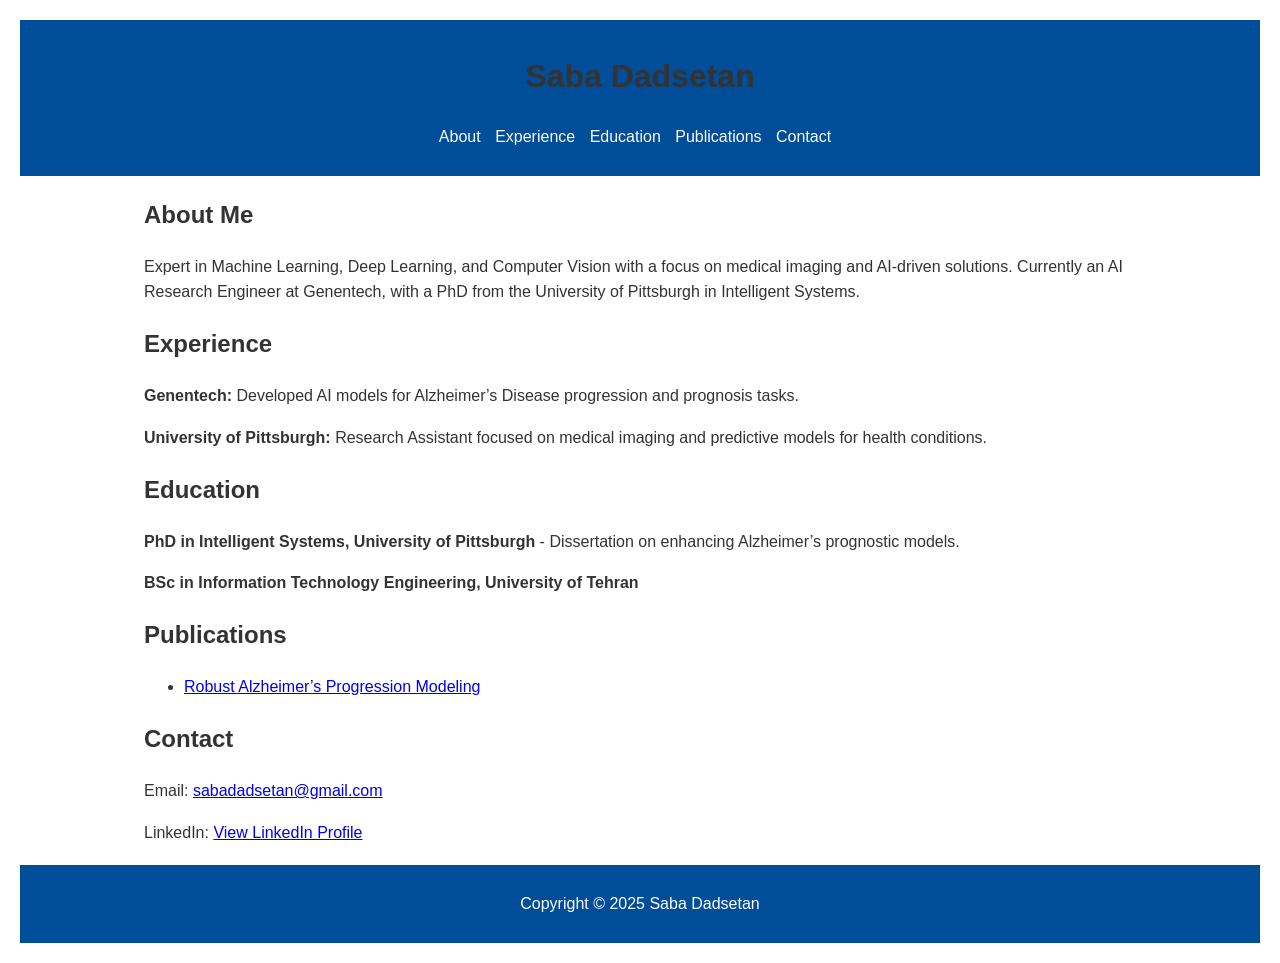
==== index_old.html @ df4b0ce1 "add css style" ====
<!DOCTYPE html>
<html lang="en">
<head>
    <meta charset="UTF-8">
    <meta name="viewport" content="width=device-width, initial-scale=1.0">
    <title>Saba Dadsetan's Portfolio</title>
    <style>
        body { font-family: Arial, sans-serif; line-height: 1.6; color: #333; margin: 20px; }
        header, footer { background: #004d99; color: #fff; padding: 10px 20px; text-align: center; }
        h1, h2 { color: #333; }
        section { margin-bottom: 20px; }
        .container { width: 80%; margin: auto; overflow: hidden; }
        nav ul { list-style: none; padding: 0; }
        nav ul li { display: inline; margin-right: 10px; }
        nav a { color: #fff; text-decoration: none; }
    </style>
</head>
<body>
    <header>
        <h1>Saba Dadsetan</h1>
        <nav>
            <ul>
                <li><a href="#about">About</a></li>
                <li><a href="#experience">Experience</a></li>
                <li><a href="#education">Education</a></li>
                <li><a href="#publications">Publications</a></li>
                <li><a href="#contact">Contact</a></li>
            </ul>
        </nav>
    </header>

    <div class="container">
        <section id="about">
            <h2>About Me</h2>
            <p>Expert in Machine Learning, Deep Learning, and Computer Vision with a focus on medical imaging and AI-driven solutions. Currently an AI Research Engineer at Genentech, with a PhD from the University of Pittsburgh in Intelligent Systems.</p>
        </section>

        <section id="experience">
            <h2>Experience</h2>
            <p><strong>Genentech:</strong> Developed AI models for Alzheimer’s Disease progression and prognosis tasks.</p>
            <p><strong>University of Pittsburgh:</strong> Research Assistant focused on medical imaging and predictive models for health conditions.</p>
        </section>

        <section id="education">
            <h2>Education</h2>
            <p><strong>PhD in Intelligent Systems, University of Pittsburgh</strong> - Dissertation on enhancing Alzheimer’s prognostic models.</p>
            <p><strong>BSc in Information Technology Engineering, University of Tehran</strong></p>
        </section>

        <section id="publications">
            <h2>Publications</h2>
            <ul>
                <li><a href="https://link_to_publication.com">Robust Alzheimer’s Progression Modeling</a></li>
                <!-- Add more publications with links here -->
            </ul>
        </section>

        <section id="contact">
            <h2>Contact</h2>
            <p>Email: <a href="mailto:sabadadsetan@gmail.com">sabadadsetan@gmail.com</a></p>
            <p>LinkedIn: <a href="https://www.linkedin.com/in/saba-dadsetan/">View LinkedIn Profile</a></p>
        </section>
    </div>

    <footer>
        <p>Copyright © 2025 Saba Dadsetan</p>
    </footer>
</body>
</html>
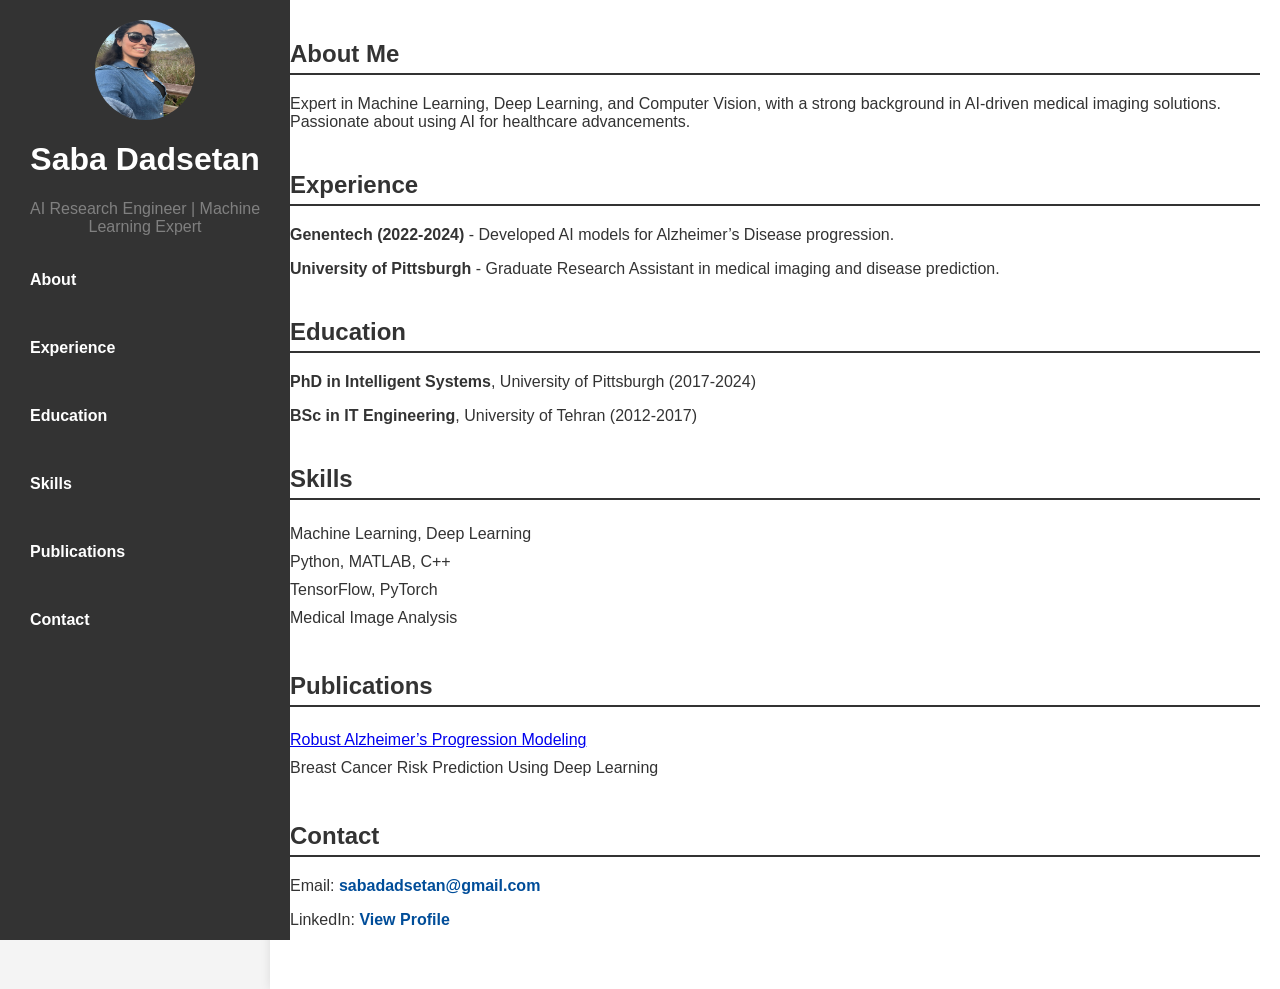
==== commit ee470797: "upgrade the style" ====
--- a/index_old.html
+++ b/index_old.html
@@ -3,67 +3,71 @@
 <head>
     <meta charset="UTF-8">
     <meta name="viewport" content="width=device-width, initial-scale=1.0">
-    <title>Saba Dadsetan's Portfolio</title>
-    <style>
-        body { font-family: Arial, sans-serif; line-height: 1.6; color: #333; margin: 20px; }
-        header, footer { background: #004d99; color: #fff; padding: 10px 20px; text-align: center; }
-        h1, h2 { color: #333; }
-        section { margin-bottom: 20px; }
-        .container { width: 80%; margin: auto; overflow: hidden; }
-        nav ul { list-style: none; padding: 0; }
-        nav ul li { display: inline; margin-right: 10px; }
-        nav a { color: #fff; text-decoration: none; }
-    </style>
+    <title>Saba Dadsetan - Portfolio</title>
+    <link rel="stylesheet" href="style.css">
+    <script defer src="script.js"></script>
 </head>
-<body>
-    <header>
-        <h1>Saba Dadsetan</h1>
+<body style="background-color: #f4f4f4; color: #333;">
+    <div class="sidebar" style="background-color: #333; color: white;">
+        <div class="profile">
+            <img src="profile.jpg" alt="Saba Dadsetan">
+            <h1 style="color: white;">Saba Dadsetan</h1>
+            <p style="color: gray;">AI Research Engineer | Machine Learning Expert</p>
+        </div>
         <nav>
             <ul>
-                <li><a href="#about">About</a></li>
-                <li><a href="#experience">Experience</a></li>
-                <li><a href="#education">Education</a></li>
-                <li><a href="#publications">Publications</a></li>
-                <li><a href="#contact">Contact</a></li>
+                <li><a href="#about" style="color: white;">About</a></li>
+                <li><a href="#experience" style="color: white;">Experience</a></li>
+                <li><a href="#education" style="color: white;">Education</a></li>
+                <li><a href="#skills" style="color: white;">Skills</a></li>
+                <li><a href="#publications" style="color: white;">Publications</a></li>
+                <li><a href="#contact" style="color: white;">Contact</a></li>
             </ul>
         </nav>
-    </header>
-
-    <div class="container">
+    </div>
+    
+    <div class="main-content" style="background-color: white; color: #333; padding: 20px;">
         <section id="about">
             <h2>About Me</h2>
-            <p>Expert in Machine Learning, Deep Learning, and Computer Vision with a focus on medical imaging and AI-driven solutions. Currently an AI Research Engineer at Genentech, with a PhD from the University of Pittsburgh in Intelligent Systems.</p>
+            <p>Expert in Machine Learning, Deep Learning, and Computer Vision, with a strong background in AI-driven medical imaging solutions. Passionate about using AI for healthcare advancements.</p>
         </section>
-
+        
         <section id="experience">
             <h2>Experience</h2>
-            <p><strong>Genentech:</strong> Developed AI models for Alzheimer’s Disease progression and prognosis tasks.</p>
-            <p><strong>University of Pittsburgh:</strong> Research Assistant focused on medical imaging and predictive models for health conditions.</p>
+            <p><strong>Genentech (2022-2024)</strong> - Developed AI models for Alzheimer’s Disease progression.</p>
+            <p><strong>University of Pittsburgh</strong> - Graduate Research Assistant in medical imaging and disease prediction.</p>
         </section>
-
+        
         <section id="education">
             <h2>Education</h2>
-            <p><strong>PhD in Intelligent Systems, University of Pittsburgh</strong> - Dissertation on enhancing Alzheimer’s prognostic models.</p>
-            <p><strong>BSc in Information Technology Engineering, University of Tehran</strong></p>
+            <p><strong>PhD in Intelligent Systems</strong>, University of Pittsburgh (2017-2024)</p>
+            <p><strong>BSc in IT Engineering</strong>, University of Tehran (2012-2017)</p>
         </section>
-
+        
+        <section id="skills">
+            <h2>Skills</h2>
+            <ul>
+                <li>Machine Learning, Deep Learning</li>
+                <li>Python, MATLAB, C++</li>
+                <li>TensorFlow, PyTorch</li>
+                <li>Medical Image Analysis</li>
+            </ul>
+        </section>
+        
         <section id="publications">
             <h2>Publications</h2>
             <ul>
-                <li><a href="https://link_to_publication.com">Robust Alzheimer’s Progression Modeling</a></li>
-                <!-- Add more publications with links here -->
+                <li><a href="https://openreview.net/forum?id=HVAeM6sNo8">Robust Alzheimer’s Progression Modeling</a></li>
+                <li>Breast Cancer Risk Prediction Using Deep Learning</li>
             </ul>
         </section>
-
+        
         <section id="contact">
             <h2>Contact</h2>
             <p>Email: <a href="mailto:sabadadsetan@gmail.com">sabadadsetan@gmail.com</a></p>
-            <p>LinkedIn: <a href="https://www.linkedin.com/in/saba-dadsetan/">View LinkedIn Profile</a></p>
+            <p>LinkedIn: <a href="https://www.linkedin.com/in/saba-dadsetan/">View Profile</a></p>
         </section>
     </div>
-
-    <footer>
-        <p>Copyright © 2025 Saba Dadsetan</p>
-    </footer>
 </body>
 </html>
+
--- a/style.css
+++ b/style.css
@@ -0,0 +1,80 @@
+/* General styles */
+body {
+    font-family: 'Arial', sans-serif;
+    margin: 0;
+    padding: 0;
+    background-color: #f4f4f4;
+    color: #333;
+}
+
+/* Sidebar styles */
+.sidebar {
+    width: 250px;
+    height: 100vh;
+    position: fixed;
+    background-color: #333;
+    color: white;
+    padding: 20px;
+}
+.profile img {
+    width: 100px;
+    height: 100px;
+    border-radius: 50%;
+    display: block;
+    margin: 0 auto 10px;
+}
+.profile h1, .profile p {
+    text-align: center;
+}
+nav ul {
+    list-style: none;
+    padding: 0;
+}
+nav ul li {
+    margin: 20px 0;
+}
+nav ul li a {
+    color: white;
+    text-decoration: none;
+    font-weight: bold;
+    display: block;
+    padding: 10px;
+    transition: background 0.3s;
+}
+nav ul li a:hover {
+    background: #555;
+}
+
+/* Main content styles */
+.main-content {
+    margin-left: 270px;
+    padding: 20px;
+    background-color: white;
+    min-height: 100vh;
+    box-shadow: 0 0 10px rgba(0,0,0,0.1);
+}
+section {
+    margin-bottom: 40px;
+}
+h2 {
+    border-bottom: 2px solid #333;
+    padding-bottom: 5px;
+}
+ul {
+    list-style: none;
+    padding: 0;
+}
+ul li {
+    padding: 5px 0;
+}
+
+/* Contact section */
+#contact a {
+    color: #004d99;
+    text-decoration: none;
+    font-weight: bold;
+}
+#contact a:hover {
+    text-decoration: underline;
+}
+
